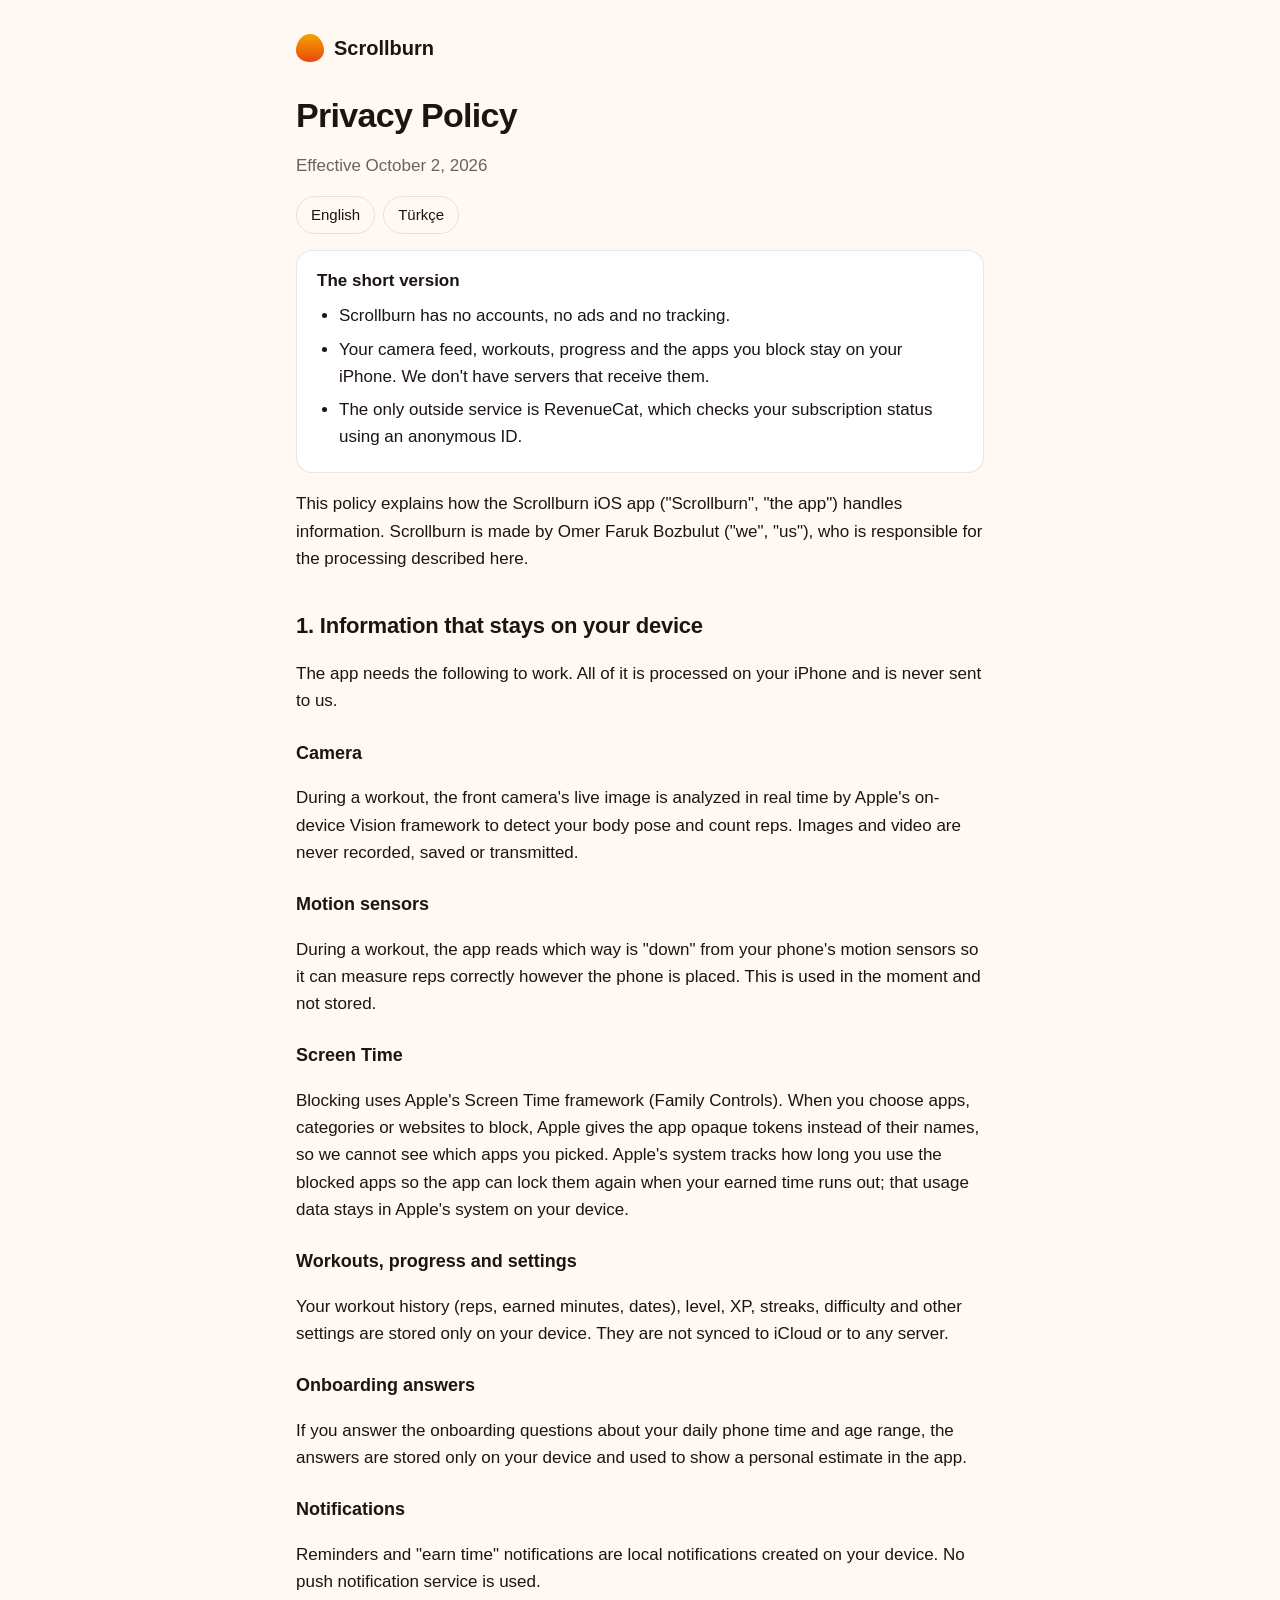
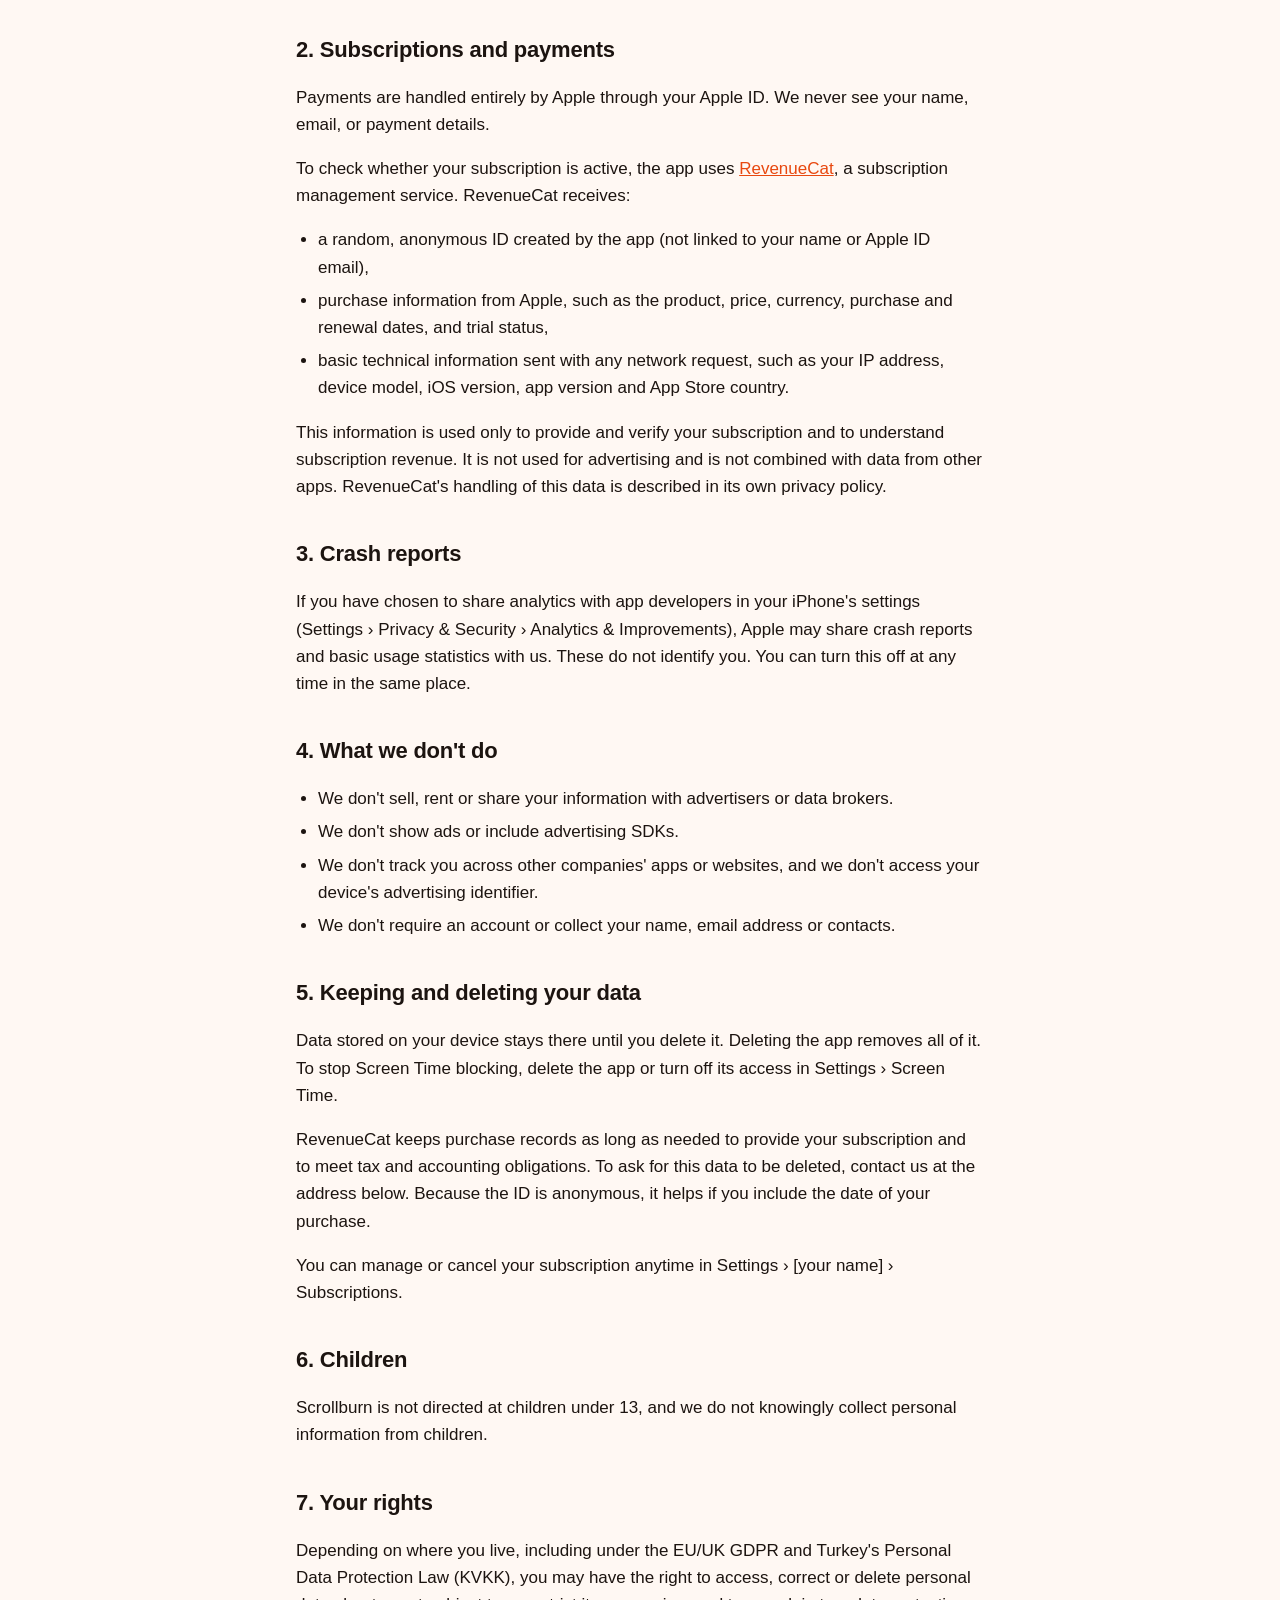
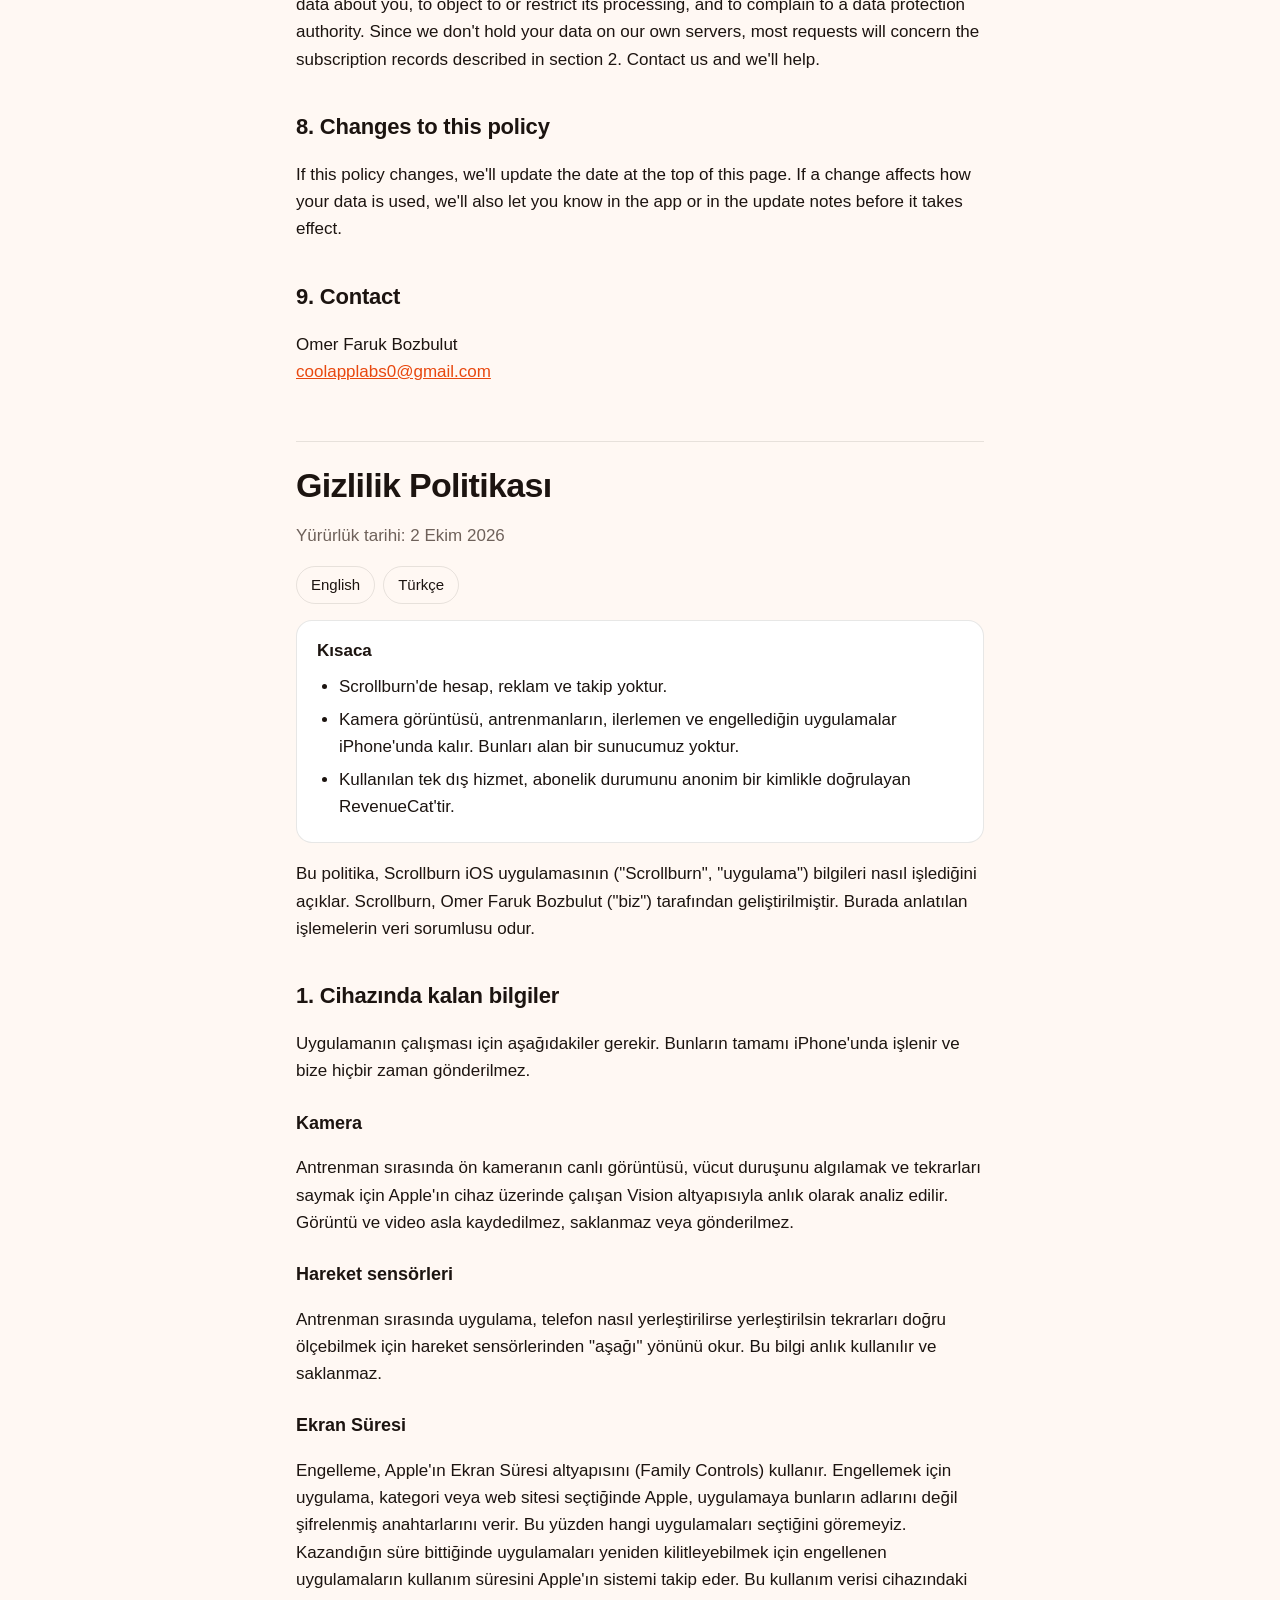
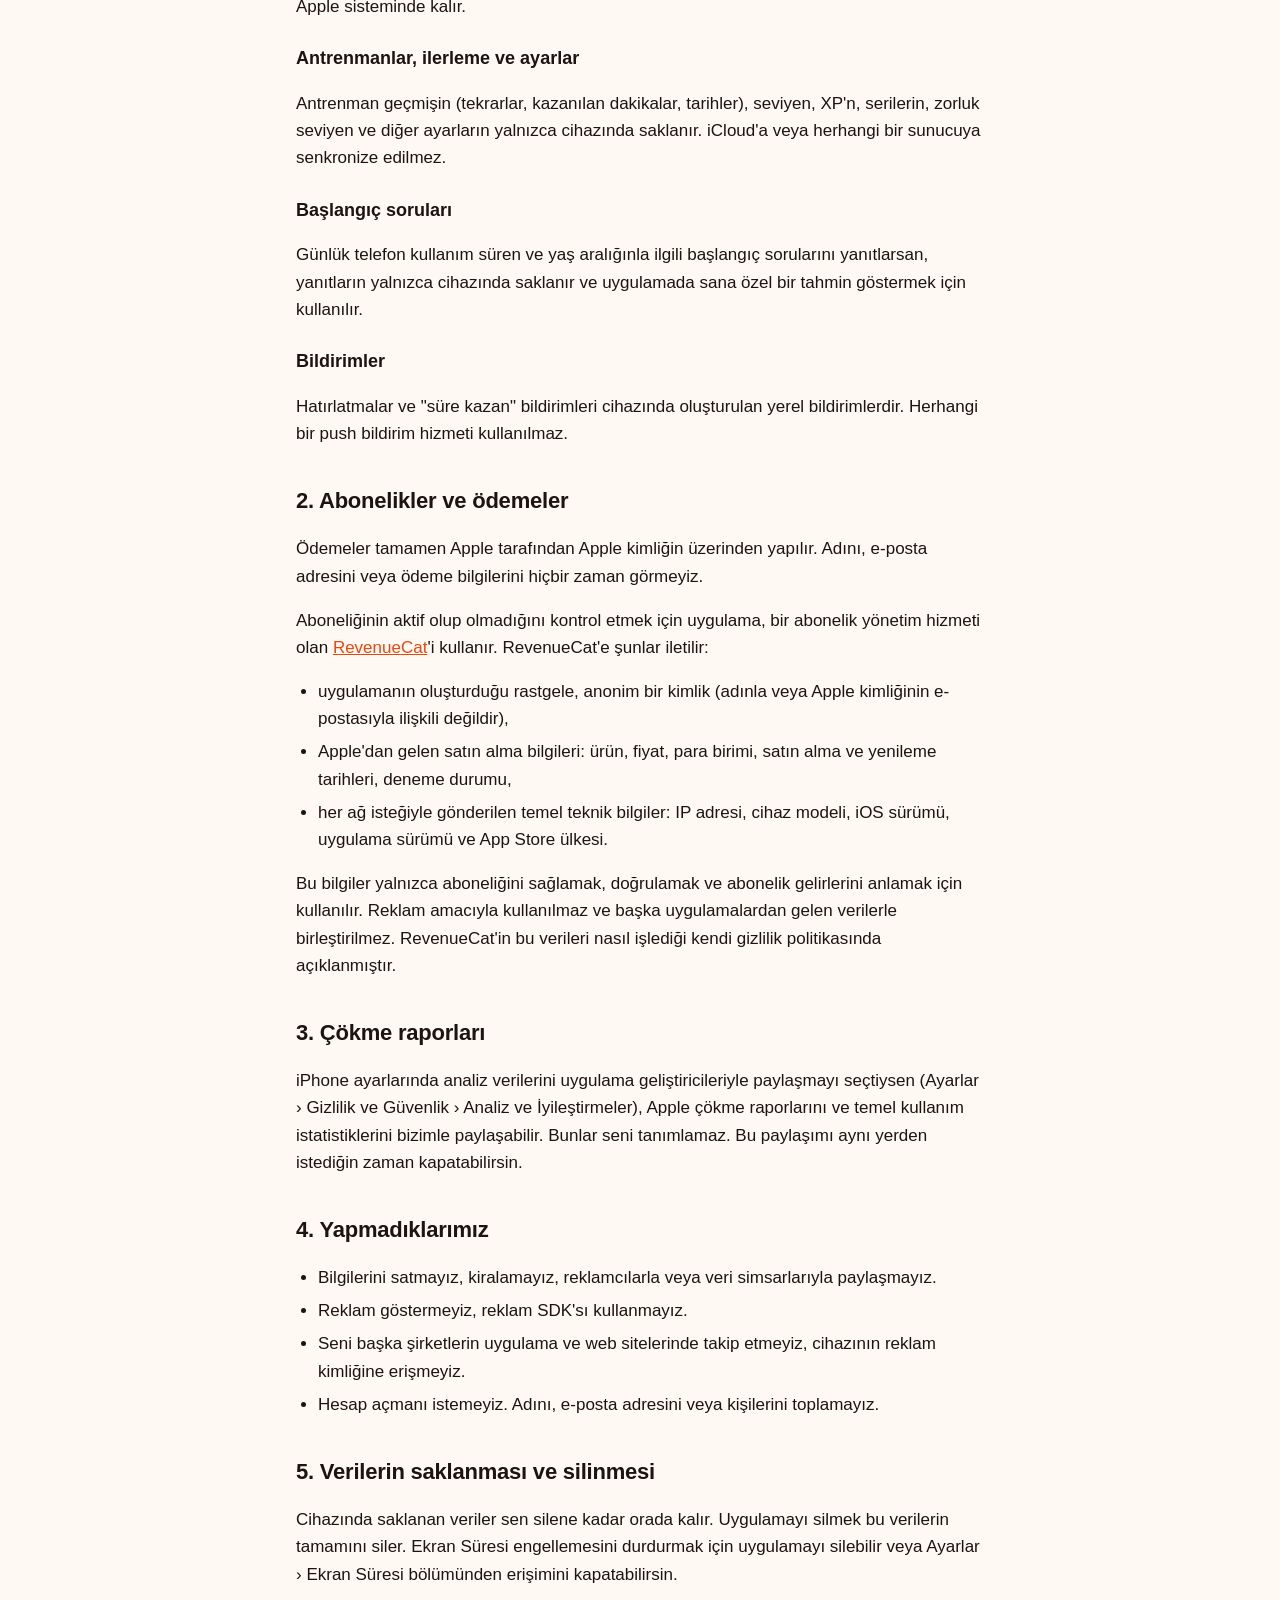
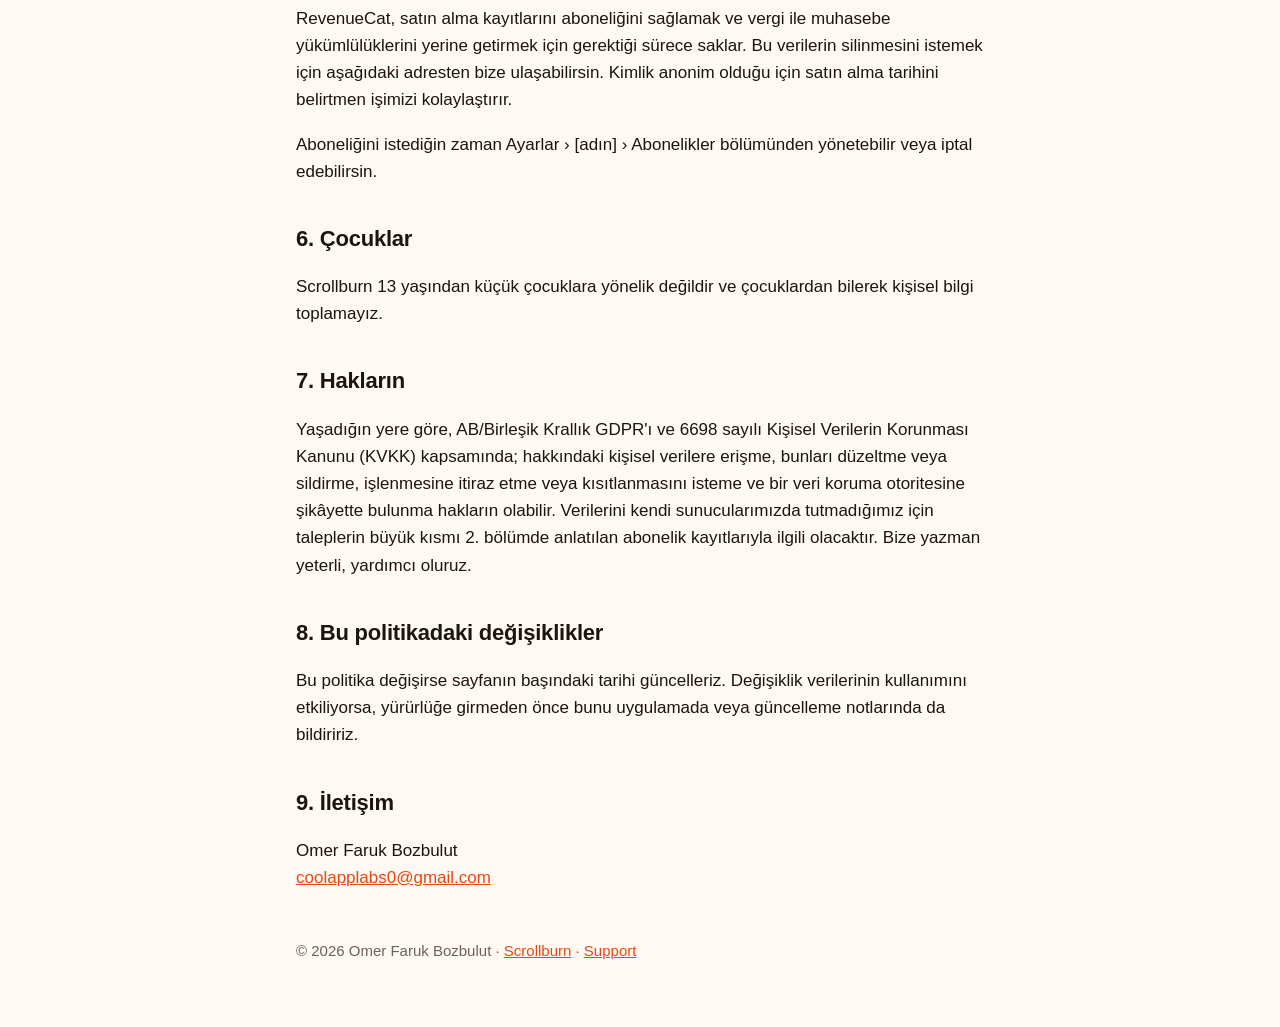
==== privacy/index.html @ 4b59adb9 "Scrollburn website: privacy policy, support and landing page Co-Authored-By: Claude Opus 5.5 <norepl" ====
<!doctype html>
<html lang="en">
<head>
  <meta charset="utf-8">
  <meta name="viewport" content="width=device-width, initial-scale=1">
  <title>Scrollburn Privacy Policy</title>
  <meta name="description" content="How Scrollburn handles your data: no account, no ads, no tracking. Workouts, camera and app choices stay on your iPhone.">
  <link rel="stylesheet" href="../style.css">
</head>
<body>
<main>
  <header class="site"><span class="logo" aria-hidden="true"></span><a href="../">Scrollburn</a></header>

  <article id="en" lang="en">
    <h1>Privacy Policy</h1>
    <p class="muted">Effective October 2, 2026</p>
    <nav class="lang" aria-label="Language"><a href="#en">English</a><a href="#tr">Türkçe</a></nav>

    <div class="card">
      <strong>The short version</strong>
      <ul>
        <li>Scrollburn has no accounts, no ads and no tracking.</li>
        <li>Your camera feed, workouts, progress and the apps you block stay on your iPhone. We don't have servers that receive them.</li>
        <li>The only outside service is RevenueCat, which checks your subscription status using an anonymous ID.</li>
      </ul>
    </div>

    <p>This policy explains how the Scrollburn iOS app ("Scrollburn", "the app") handles information. Scrollburn is made by Omer Faruk Bozbulut ("we", "us"), who is responsible for the processing described here.</p>

    <h2>1. Information that stays on your device</h2>
    <p>The app needs the following to work. All of it is processed on your iPhone and is never sent to us.</p>
    <h3>Camera</h3>
    <p>During a workout, the front camera's live image is analyzed in real time by Apple's on-device Vision framework to detect your body pose and count reps. Images and video are never recorded, saved or transmitted.</p>
    <h3>Motion sensors</h3>
    <p>During a workout, the app reads which way is "down" from your phone's motion sensors so it can measure reps correctly however the phone is placed. This is used in the moment and not stored.</p>
    <h3>Screen Time</h3>
    <p>Blocking uses Apple's Screen Time framework (Family Controls). When you choose apps, categories or websites to block, Apple gives the app opaque tokens instead of their names, so we cannot see which apps you picked. Apple's system tracks how long you use the blocked apps so the app can lock them again when your earned time runs out; that usage data stays in Apple's system on your device.</p>
    <h3>Workouts, progress and settings</h3>
    <p>Your workout history (reps, earned minutes, dates), level, XP, streaks, difficulty and other settings are stored only on your device. They are not synced to iCloud or to any server.</p>
    <h3>Onboarding answers</h3>
    <p>If you answer the onboarding questions about your daily phone time and age range, the answers are stored only on your device and used to show a personal estimate in the app.</p>
    <h3>Notifications</h3>
    <p>Reminders and "earn time" notifications are local notifications created on your device. No push notification service is used.</p>

    <h2>2. Subscriptions and payments</h2>
    <p>Payments are handled entirely by Apple through your Apple ID. We never see your name, email, or payment details.</p>
    <p>To check whether your subscription is active, the app uses <a href="https://www.revenuecat.com/privacy">RevenueCat</a>, a subscription management service. RevenueCat receives:</p>
    <ul>
      <li>a random, anonymous ID created by the app (not linked to your name or Apple ID email),</li>
      <li>purchase information from Apple, such as the product, price, currency, purchase and renewal dates, and trial status,</li>
      <li>basic technical information sent with any network request, such as your IP address, device model, iOS version, app version and App Store country.</li>
    </ul>
    <p>This information is used only to provide and verify your subscription and to understand subscription revenue. It is not used for advertising and is not combined with data from other apps. RevenueCat's handling of this data is described in its own privacy policy.</p>

    <h2>3. Crash reports</h2>
    <p>If you have chosen to share analytics with app developers in your iPhone's settings (Settings › Privacy &amp; Security › Analytics &amp; Improvements), Apple may share crash reports and basic usage statistics with us. These do not identify you. You can turn this off at any time in the same place.</p>

    <h2>4. What we don't do</h2>
    <ul>
      <li>We don't sell, rent or share your information with advertisers or data brokers.</li>
      <li>We don't show ads or include advertising SDKs.</li>
      <li>We don't track you across other companies' apps or websites, and we don't access your device's advertising identifier.</li>
      <li>We don't require an account or collect your name, email address or contacts.</li>
    </ul>

    <h2>5. Keeping and deleting your data</h2>
    <p>Data stored on your device stays there until you delete it. Deleting the app removes all of it. To stop Screen Time blocking, delete the app or turn off its access in Settings › Screen Time.</p>
    <p>RevenueCat keeps purchase records as long as needed to provide your subscription and to meet tax and accounting obligations. To ask for this data to be deleted, contact us at the address below. Because the ID is anonymous, it helps if you include the date of your purchase.</p>
    <p>You can manage or cancel your subscription anytime in Settings › [your name] › Subscriptions.</p>

    <h2>6. Children</h2>
    <p>Scrollburn is not directed at children under 13, and we do not knowingly collect personal information from children.</p>

    <h2>7. Your rights</h2>
    <p>Depending on where you live, including under the EU/UK GDPR and Turkey's Personal Data Protection Law (KVKK), you may have the right to access, correct or delete personal data about you, to object to or restrict its processing, and to complain to a data protection authority. Since we don't hold your data on our own servers, most requests will concern the subscription records described in section 2. Contact us and we'll help.</p>

    <h2>8. Changes to this policy</h2>
    <p>If this policy changes, we'll update the date at the top of this page. If a change affects how your data is used, we'll also let you know in the app or in the update notes before it takes effect.</p>

    <h2>9. Contact</h2>
    <p>Omer Faruk Bozbulut<br><a href="mailto:coolapplabs0@gmail.com">coolapplabs0@gmail.com</a></p>
  </article>

  <hr>

  <article id="tr" lang="tr">
    <h1>Gizlilik Politikası</h1>
    <p class="muted">Yürürlük tarihi: 2 Ekim 2026</p>
    <nav class="lang" aria-label="Dil"><a href="#en">English</a><a href="#tr">Türkçe</a></nav>

    <div class="card">
      <strong>Kısaca</strong>
      <ul>
        <li>Scrollburn'de hesap, reklam ve takip yoktur.</li>
        <li>Kamera görüntüsü, antrenmanların, ilerlemen ve engellediğin uygulamalar iPhone'unda kalır. Bunları alan bir sunucumuz yoktur.</li>
        <li>Kullanılan tek dış hizmet, abonelik durumunu anonim bir kimlikle doğrulayan RevenueCat'tir.</li>
      </ul>
    </div>

    <p>Bu politika, Scrollburn iOS uygulamasının ("Scrollburn", "uygulama") bilgileri nasıl işlediğini açıklar. Scrollburn, Omer Faruk Bozbulut ("biz") tarafından geliştirilmiştir. Burada anlatılan işlemelerin veri sorumlusu odur.</p>

    <h2>1. Cihazında kalan bilgiler</h2>
    <p>Uygulamanın çalışması için aşağıdakiler gerekir. Bunların tamamı iPhone'unda işlenir ve bize hiçbir zaman gönderilmez.</p>
    <h3>Kamera</h3>
    <p>Antrenman sırasında ön kameranın canlı görüntüsü, vücut duruşunu algılamak ve tekrarları saymak için Apple'ın cihaz üzerinde çalışan Vision altyapısıyla anlık olarak analiz edilir. Görüntü ve video asla kaydedilmez, saklanmaz veya gönderilmez.</p>
    <h3>Hareket sensörleri</h3>
    <p>Antrenman sırasında uygulama, telefon nasıl yerleştirilirse yerleştirilsin tekrarları doğru ölçebilmek için hareket sensörlerinden "aşağı" yönünü okur. Bu bilgi anlık kullanılır ve saklanmaz.</p>
    <h3>Ekran Süresi</h3>
    <p>Engelleme, Apple'ın Ekran Süresi altyapısını (Family Controls) kullanır. Engellemek için uygulama, kategori veya web sitesi seçtiğinde Apple, uygulamaya bunların adlarını değil şifrelenmiş anahtarlarını verir. Bu yüzden hangi uygulamaları seçtiğini göremeyiz. Kazandığın süre bittiğinde uygulamaları yeniden kilitleyebilmek için engellenen uygulamaların kullanım süresini Apple'ın sistemi takip eder. Bu kullanım verisi cihazındaki Apple sisteminde kalır.</p>
    <h3>Antrenmanlar, ilerleme ve ayarlar</h3>
    <p>Antrenman geçmişin (tekrarlar, kazanılan dakikalar, tarihler), seviyen, XP'n, serilerin, zorluk seviyen ve diğer ayarların yalnızca cihazında saklanır. iCloud'a veya herhangi bir sunucuya senkronize edilmez.</p>
    <h3>Başlangıç soruları</h3>
    <p>Günlük telefon kullanım süren ve yaş aralığınla ilgili başlangıç sorularını yanıtlarsan, yanıtların yalnızca cihazında saklanır ve uygulamada sana özel bir tahmin göstermek için kullanılır.</p>
    <h3>Bildirimler</h3>
    <p>Hatırlatmalar ve "süre kazan" bildirimleri cihazında oluşturulan yerel bildirimlerdir. Herhangi bir push bildirim hizmeti kullanılmaz.</p>

    <h2>2. Abonelikler ve ödemeler</h2>
    <p>Ödemeler tamamen Apple tarafından Apple kimliğin üzerinden yapılır. Adını, e-posta adresini veya ödeme bilgilerini hiçbir zaman görmeyiz.</p>
    <p>Aboneliğinin aktif olup olmadığını kontrol etmek için uygulama, bir abonelik yönetim hizmeti olan <a href="https://www.revenuecat.com/privacy">RevenueCat</a>'i kullanır. RevenueCat'e şunlar iletilir:</p>
    <ul>
      <li>uygulamanın oluşturduğu rastgele, anonim bir kimlik (adınla veya Apple kimliğinin e-postasıyla ilişkili değildir),</li>
      <li>Apple'dan gelen satın alma bilgileri: ürün, fiyat, para birimi, satın alma ve yenileme tarihleri, deneme durumu,</li>
      <li>her ağ isteğiyle gönderilen temel teknik bilgiler: IP adresi, cihaz modeli, iOS sürümü, uygulama sürümü ve App Store ülkesi.</li>
    </ul>
    <p>Bu bilgiler yalnızca aboneliğini sağlamak, doğrulamak ve abonelik gelirlerini anlamak için kullanılır. Reklam amacıyla kullanılmaz ve başka uygulamalardan gelen verilerle birleştirilmez. RevenueCat'in bu verileri nasıl işlediği kendi gizlilik politikasında açıklanmıştır.</p>

    <h2>3. Çökme raporları</h2>
    <p>iPhone ayarlarında analiz verilerini uygulama geliştiricileriyle paylaşmayı seçtiysen (Ayarlar › Gizlilik ve Güvenlik › Analiz ve İyileştirmeler), Apple çökme raporlarını ve temel kullanım istatistiklerini bizimle paylaşabilir. Bunlar seni tanımlamaz. Bu paylaşımı aynı yerden istediğin zaman kapatabilirsin.</p>

    <h2>4. Yapmadıklarımız</h2>
    <ul>
      <li>Bilgilerini satmayız, kiralamayız, reklamcılarla veya veri simsarlarıyla paylaşmayız.</li>
      <li>Reklam göstermeyiz, reklam SDK'sı kullanmayız.</li>
      <li>Seni başka şirketlerin uygulama ve web sitelerinde takip etmeyiz, cihazının reklam kimliğine erişmeyiz.</li>
      <li>Hesap açmanı istemeyiz. Adını, e-posta adresini veya kişilerini toplamayız.</li>
    </ul>

    <h2>5. Verilerin saklanması ve silinmesi</h2>
    <p>Cihazında saklanan veriler sen silene kadar orada kalır. Uygulamayı silmek bu verilerin tamamını siler. Ekran Süresi engellemesini durdurmak için uygulamayı silebilir veya Ayarlar › Ekran Süresi bölümünden erişimini kapatabilirsin.</p>
    <p>RevenueCat, satın alma kayıtlarını aboneliğini sağlamak ve vergi ile muhasebe yükümlülüklerini yerine getirmek için gerektiği sürece saklar. Bu verilerin silinmesini istemek için aşağıdaki adresten bize ulaşabilirsin. Kimlik anonim olduğu için satın alma tarihini belirtmen işimizi kolaylaştırır.</p>
    <p>Aboneliğini istediğin zaman Ayarlar › [adın] › Abonelikler bölümünden yönetebilir veya iptal edebilirsin.</p>

    <h2>6. Çocuklar</h2>
    <p>Scrollburn 13 yaşından küçük çocuklara yönelik değildir ve çocuklardan bilerek kişisel bilgi toplamayız.</p>

    <h2>7. Hakların</h2>
    <p>Yaşadığın yere göre, AB/Birleşik Krallık GDPR'ı ve 6698 sayılı Kişisel Verilerin Korunması Kanunu (KVKK) kapsamında; hakkındaki kişisel verilere erişme, bunları düzeltme veya sildirme, işlenmesine itiraz etme veya kısıtlanmasını isteme ve bir veri koruma otoritesine şikâyette bulunma hakların olabilir. Verilerini kendi sunucularımızda tutmadığımız için taleplerin büyük kısmı 2. bölümde anlatılan abonelik kayıtlarıyla ilgili olacaktır. Bize yazman yeterli, yardımcı oluruz.</p>

    <h2>8. Bu politikadaki değişiklikler</h2>
    <p>Bu politika değişirse sayfanın başındaki tarihi güncelleriz. Değişiklik verilerinin kullanımını etkiliyorsa, yürürlüğe girmeden önce bunu uygulamada veya güncelleme notlarında da bildiririz.</p>

    <h2>9. İletişim</h2>
    <p>Omer Faruk Bozbulut<br><a href="mailto:coolapplabs0@gmail.com">coolapplabs0@gmail.com</a></p>
  </article>

  <footer>© 2026 Omer Faruk Bozbulut · <a href="../">Scrollburn</a> · <a href="../support/">Support</a></footer>
</main>
</body>
</html>
---- style.css ----
:root {
  --bg: #FFF8F3;
  --surface: #FFFFFF;
  --text: #1C1410;
  --muted: #6E615A;
  --stroke: rgba(28, 20, 16, 0.10);
  --ember: #E8480F;
  --flame: #F5A300;
}
@media (prefers-color-scheme: dark) {
  :root {
    --bg: #0E0B0A;
    --surface: #1A1512;
    --text: #FFF6EF;
    --muted: #B3A59C;
    --stroke: rgba(255, 255, 255, 0.10);
    --ember: #FF6B2C;
    --flame: #FFC247;
  }
}
* { box-sizing: border-box; }
html { -webkit-text-size-adjust: 100%; }
body {
  margin: 0;
  background: var(--bg);
  color: var(--text);
  font: 17px/1.6 -apple-system, BlinkMacSystemFont, "SF Pro Text", "Segoe UI", Roboto, Helvetica, Arial, sans-serif;
}
main { max-width: 720px; margin: 0 auto; padding: 32px 16px 64px; }
header.site { display: flex; align-items: center; gap: 10px; margin-bottom: 32px; }
header.site a { color: var(--text); text-decoration: none; font-weight: 800; font-size: 20px; }
.logo { width: 28px; height: 28px; border-radius: 50% 50% 50% 50% / 60% 60% 40% 40%; background: linear-gradient(var(--flame), var(--ember)); }
h1 { font-size: 34px; line-height: 1.15; margin: 0 0 8px; letter-spacing: -0.02em; }
h2 { font-size: 22px; margin: 36px 0 8px; letter-spacing: -0.01em; }
h3 { font-size: 18px; margin: 24px 0 4px; }
p, li { color: var(--text); }
.muted { color: var(--muted); }
a { color: var(--ember); }
ul { padding-left: 22px; }
li { margin: 6px 0; }
.card { background: var(--surface); border: 1px solid var(--stroke); border-radius: 16px; padding: 16px 20px; margin: 16px 0; }
.card ul { margin: 8px 0 0; }
.lang { display: flex; gap: 8px; margin: 16px 0 8px; }
.lang a { padding: 6px 14px; border: 1px solid var(--stroke); border-radius: 999px; text-decoration: none; color: var(--text); font-size: 15px; }
hr { border: 0; border-top: 1px solid var(--stroke); margin: 56px 0 24px; }
footer { margin-top: 48px; color: var(--muted); font-size: 15px; }
.hero { padding: 48px 0 16px; }
.hero p { font-size: 20px; color: var(--muted); margin: 0; }
.links { display: flex; flex-wrap: wrap; gap: 12px; margin-top: 24px; }
.links a { padding: 10px 18px; border-radius: 999px; background: linear-gradient(var(--flame), var(--ember)); color: #fff; text-decoration: none; font-weight: 600; }
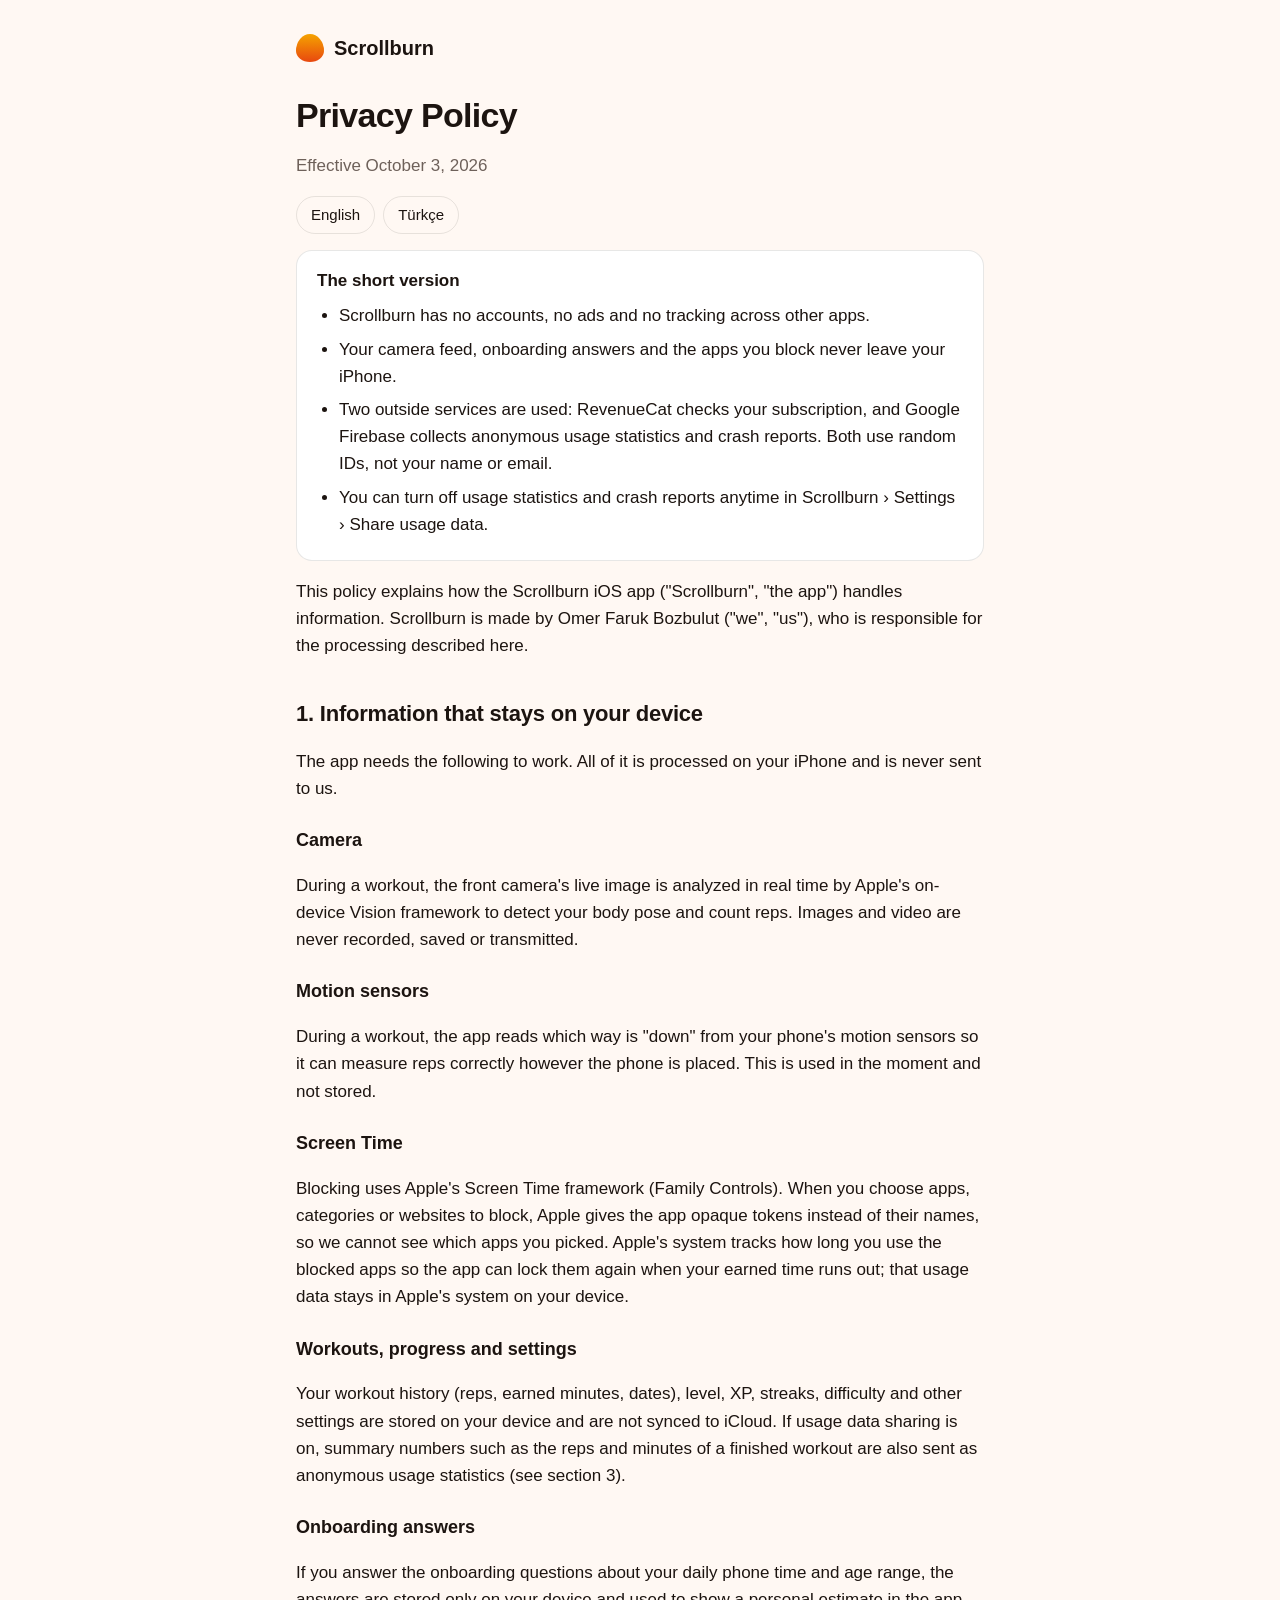
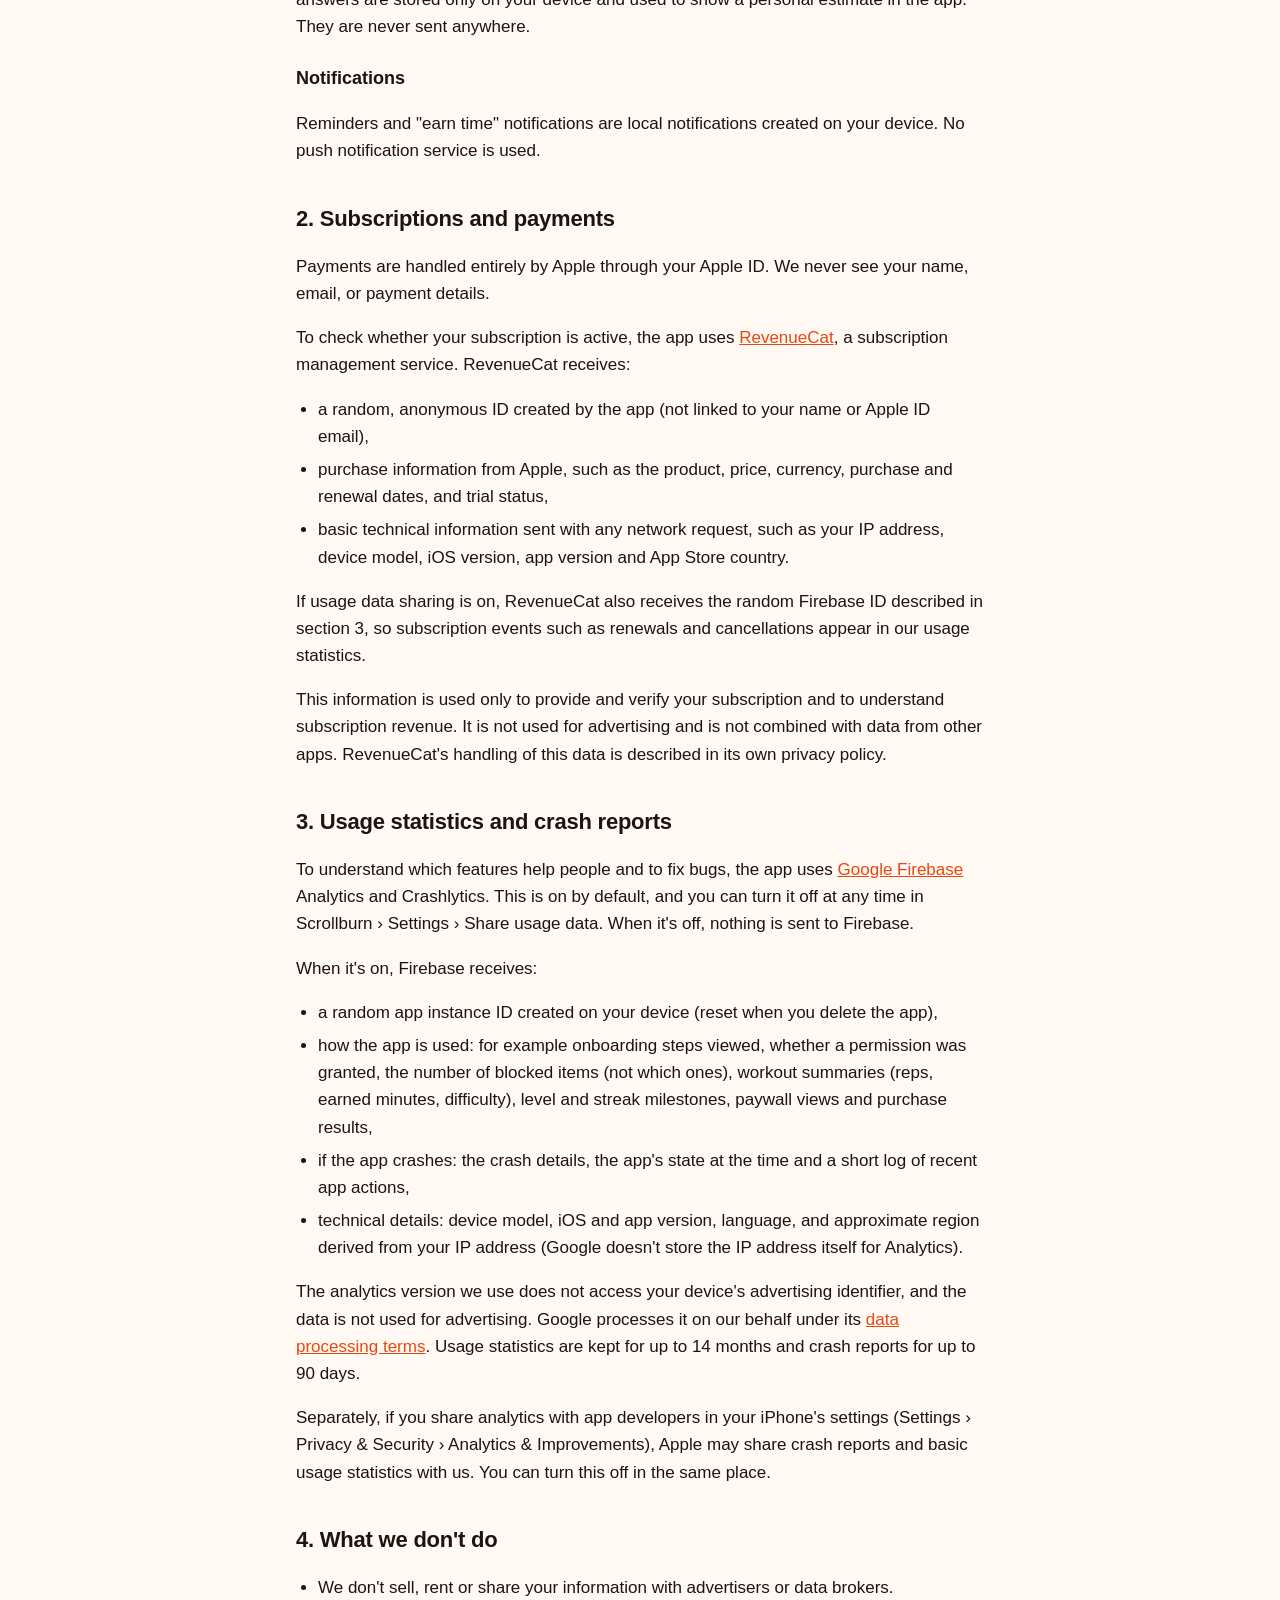
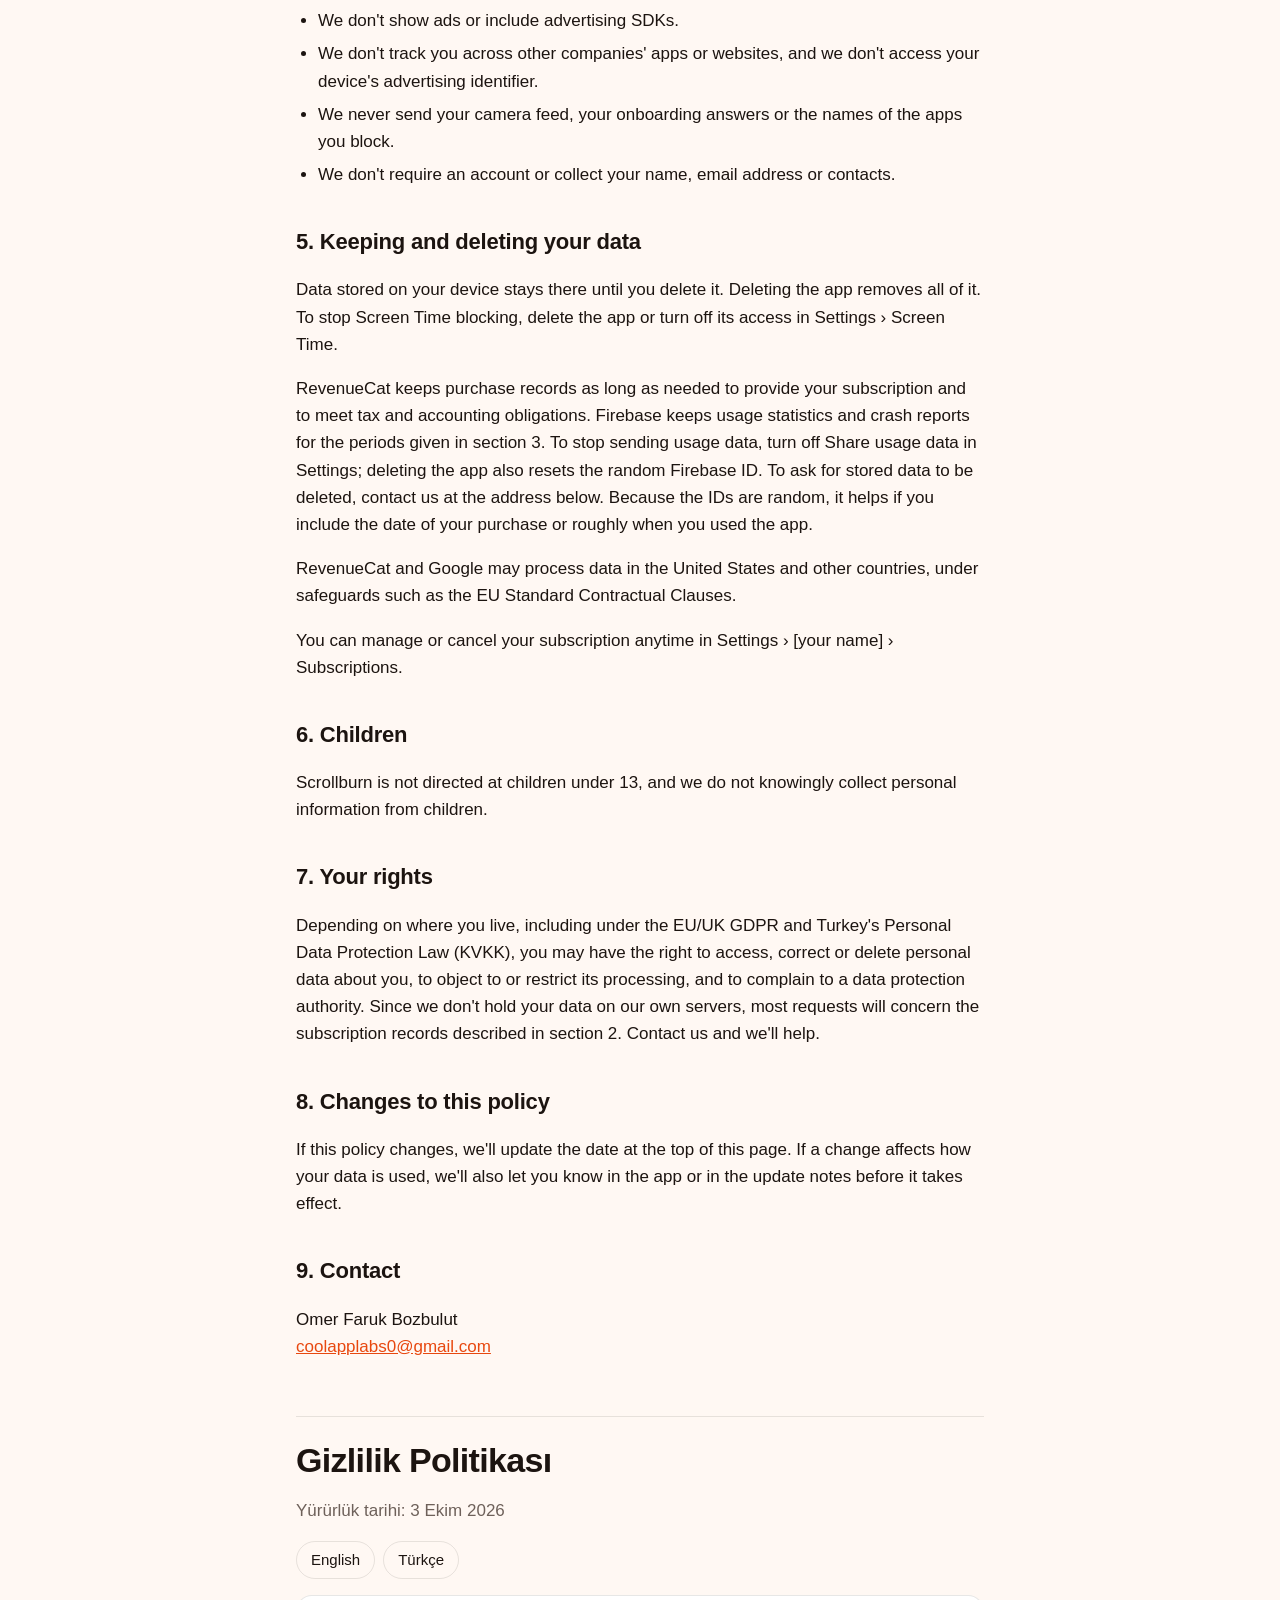
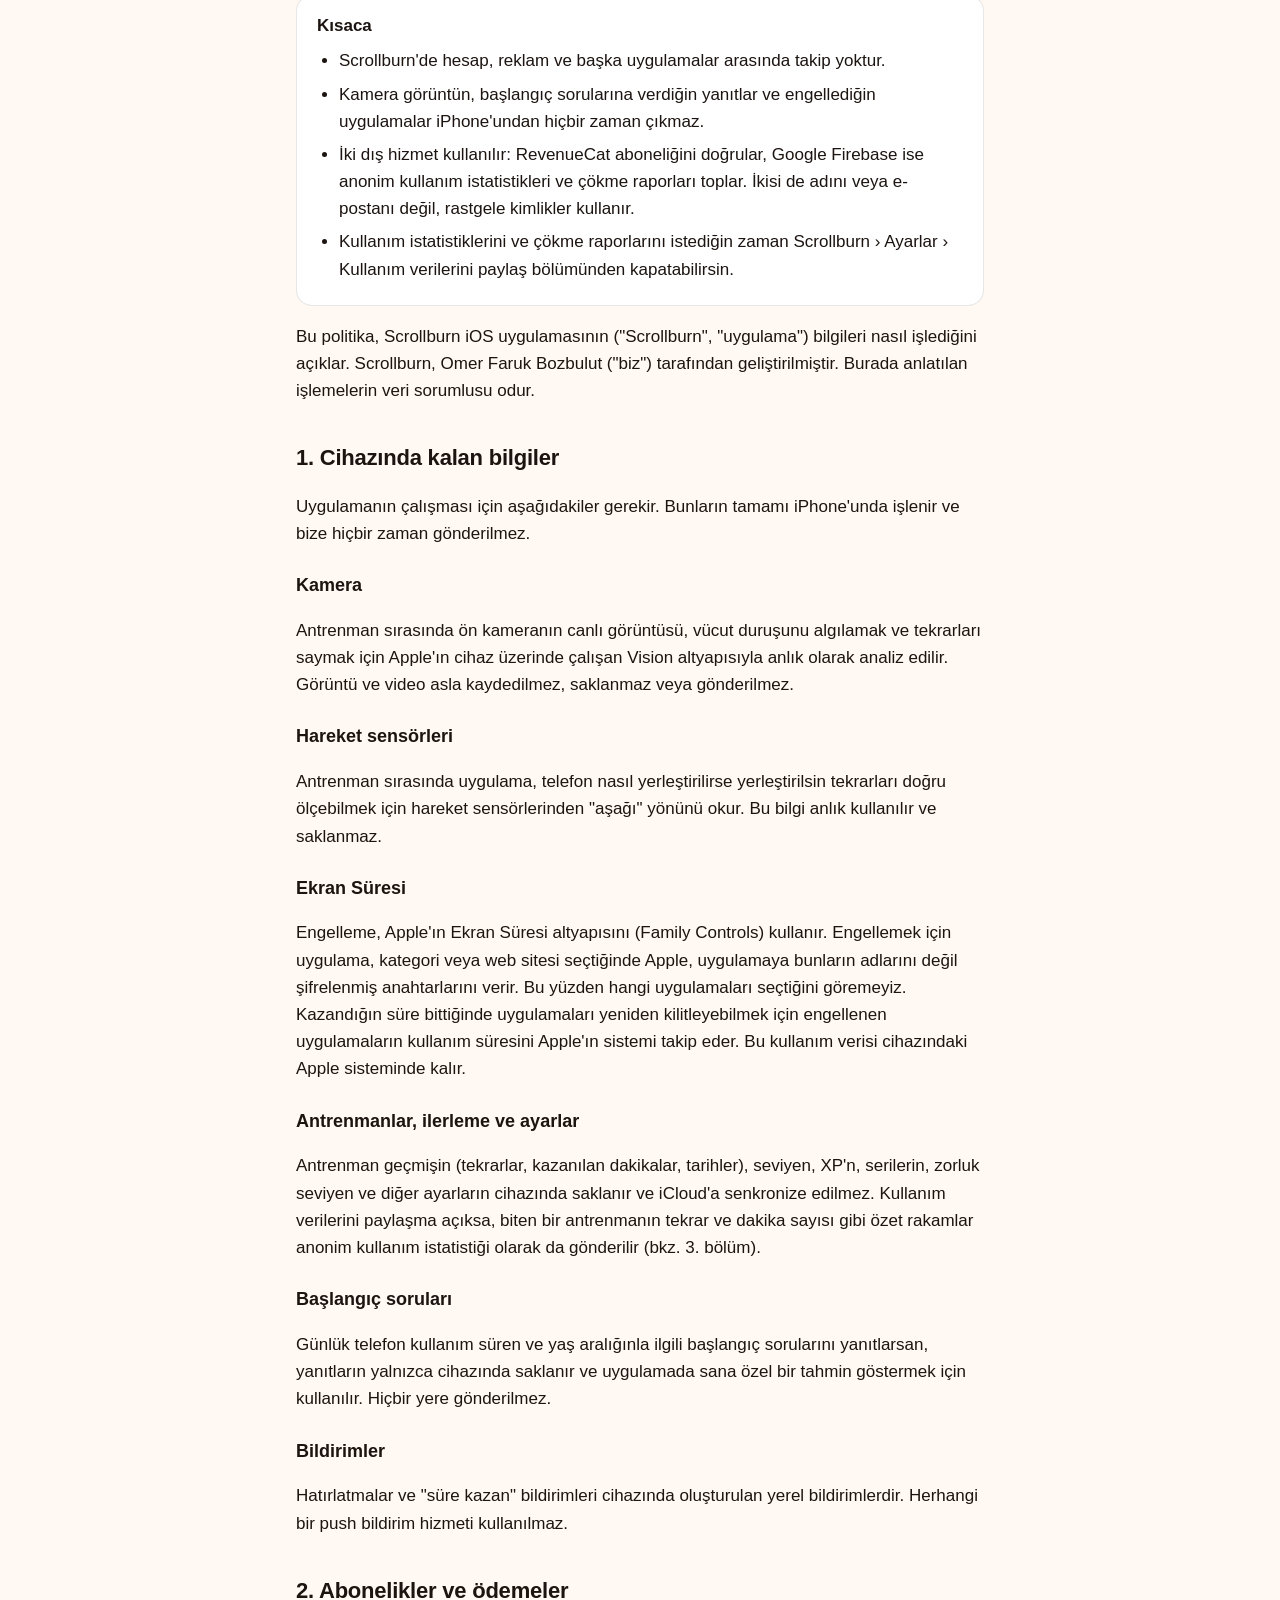
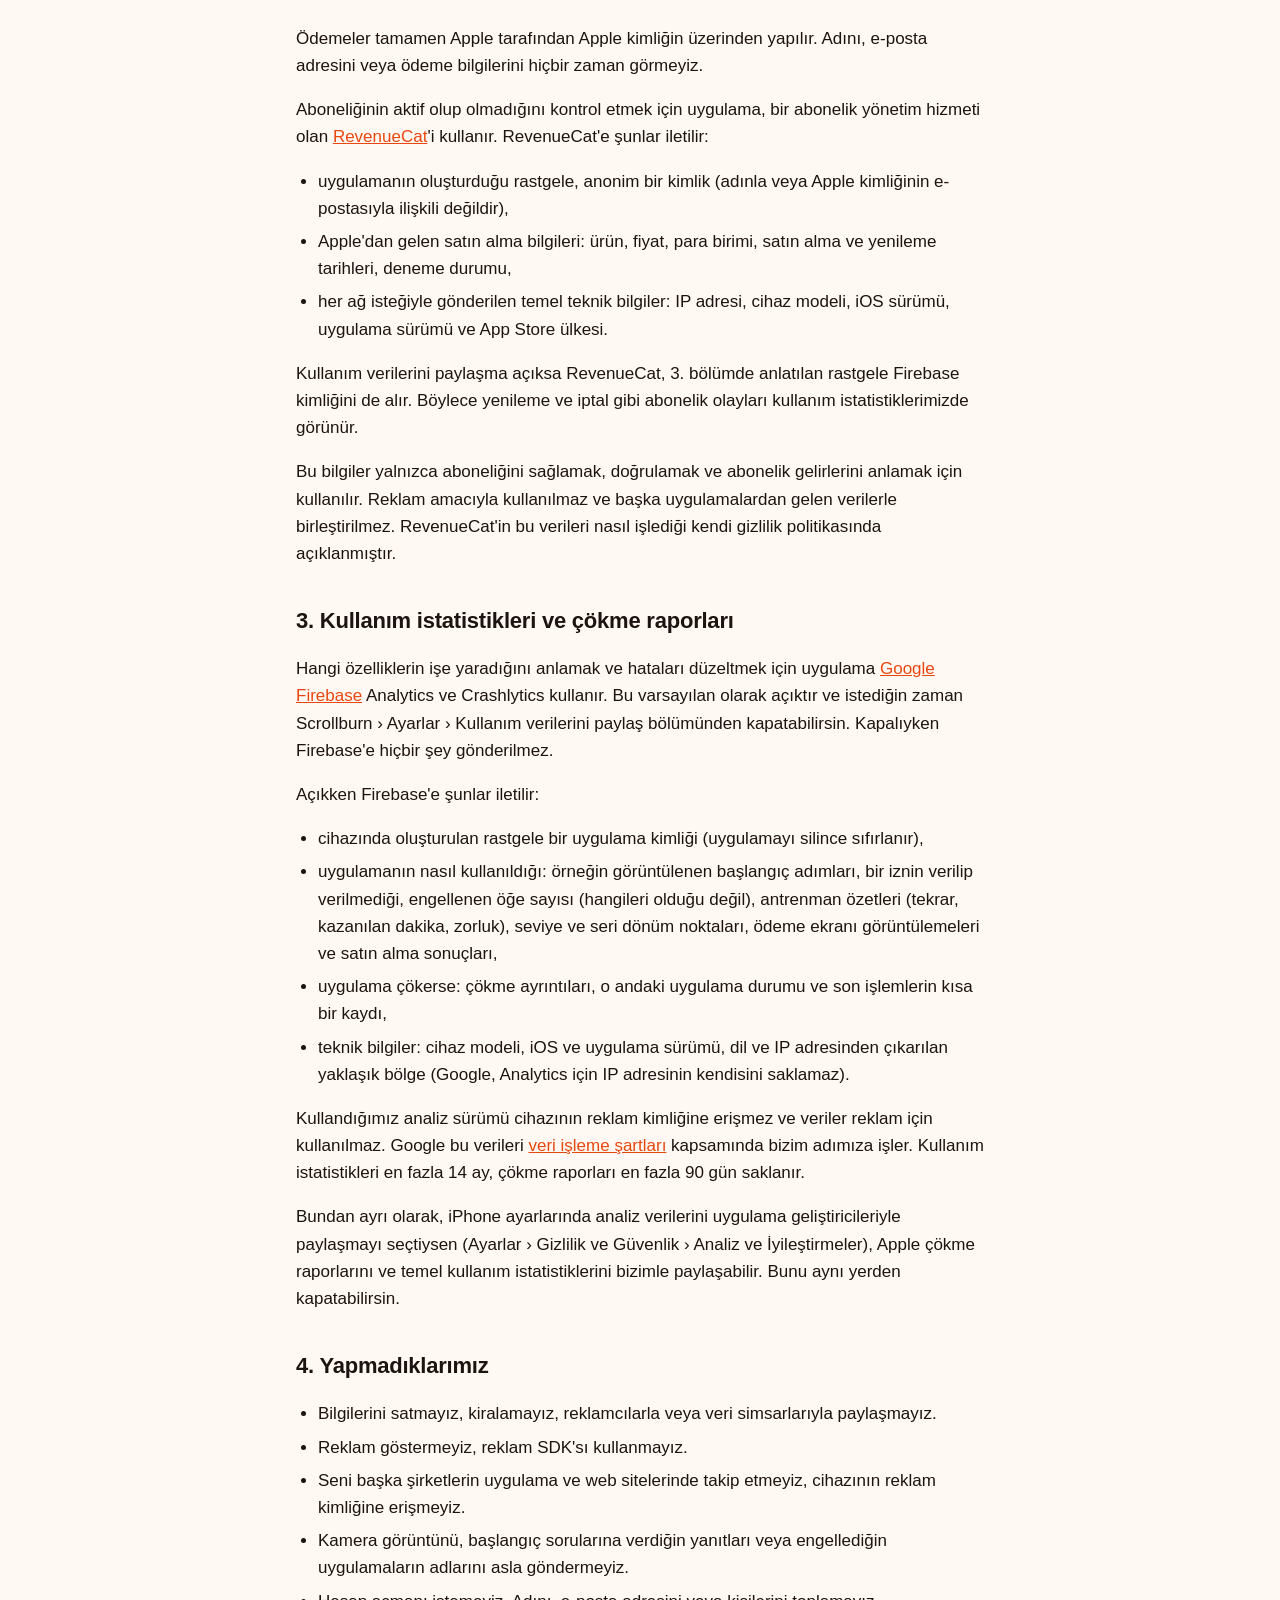
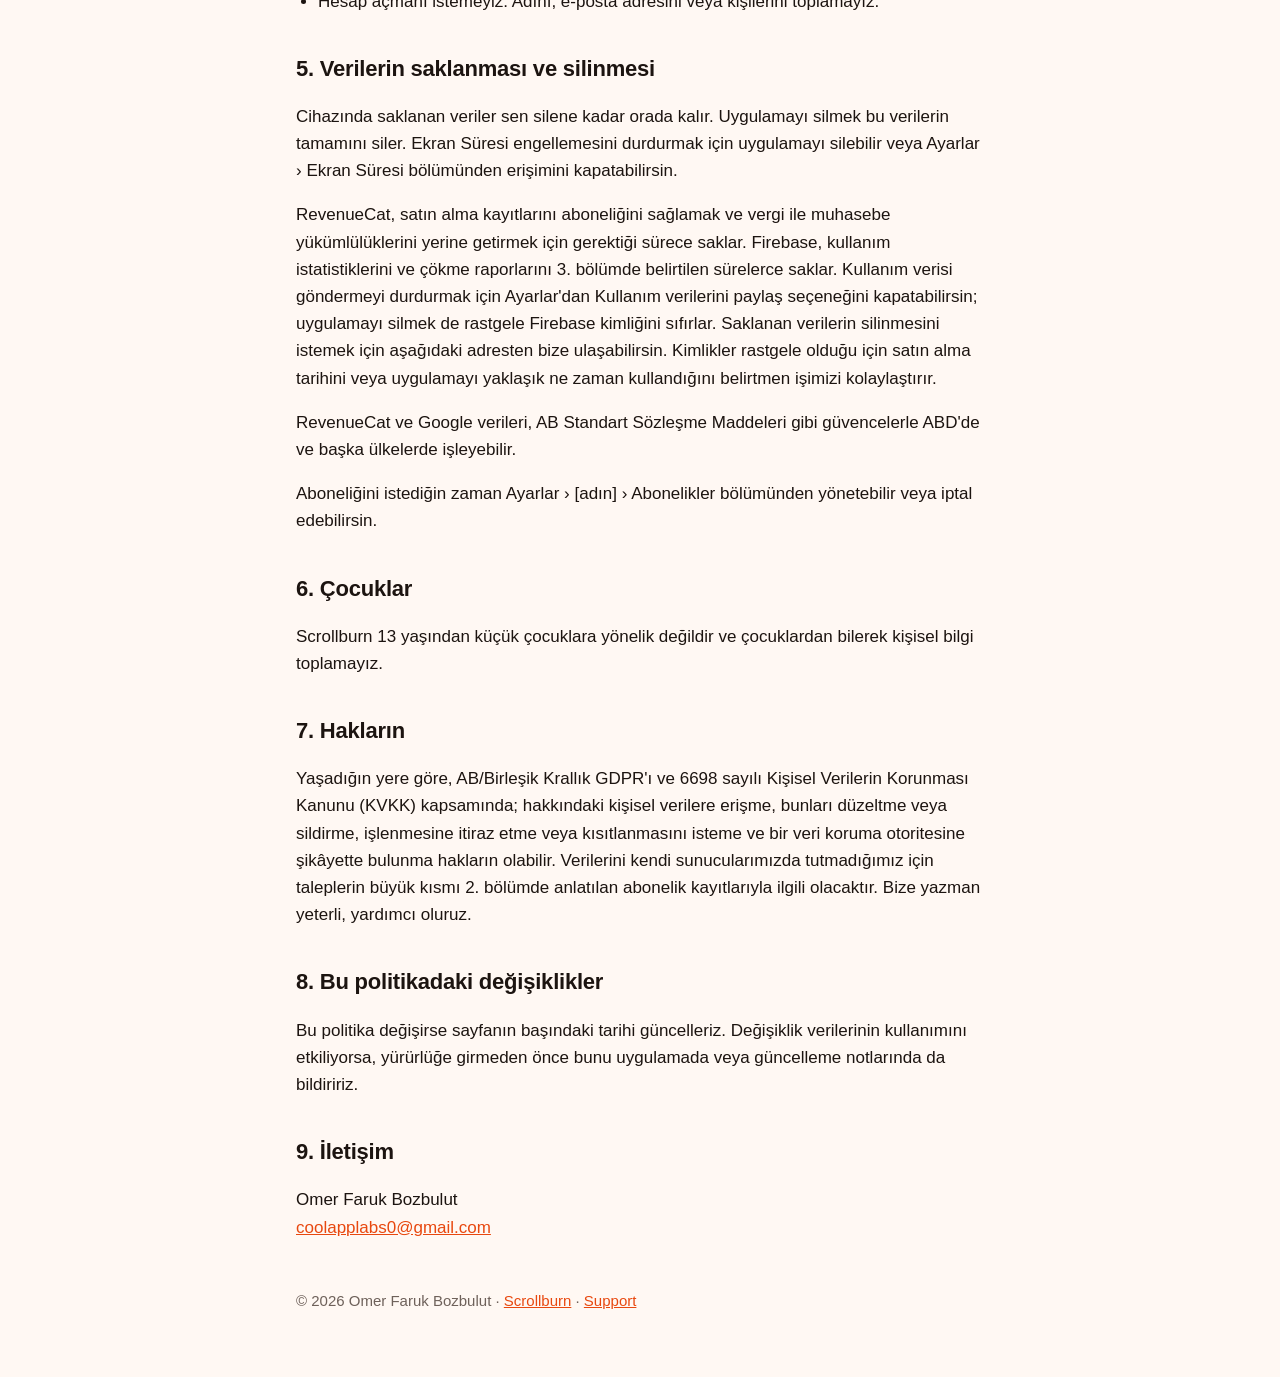
==== commit a3852ae1: "Privacy policy: Firebase Analytics and Crashlytics, opt-out in Settings Co-Authored-By: Claude Opus " ====
--- a/privacy/index.html
+++ b/privacy/index.html
@@ -13,15 +13,16 @@
 
   <article id="en" lang="en">
     <h1>Privacy Policy</h1>
-    <p class="muted">Effective October 2, 2026</p>
+    <p class="muted">Effective October 3, 2026</p>
     <nav class="lang" aria-label="Language"><a href="#en">English</a><a href="#tr">Türkçe</a></nav>
 
     <div class="card">
       <strong>The short version</strong>
       <ul>
-        <li>Scrollburn has no accounts, no ads and no tracking.</li>
-        <li>Your camera feed, workouts, progress and the apps you block stay on your iPhone. We don't have servers that receive them.</li>
-        <li>The only outside service is RevenueCat, which checks your subscription status using an anonymous ID.</li>
+        <li>Scrollburn has no accounts, no ads and no tracking across other apps.</li>
+        <li>Your camera feed, onboarding answers and the apps you block never leave your iPhone.</li>
+        <li>Two outside services are used: RevenueCat checks your subscription, and Google Firebase collects anonymous usage statistics and crash reports. Both use random IDs, not your name or email.</li>
+        <li>You can turn off usage statistics and crash reports anytime in Scrollburn › Settings › Share usage data.</li>
       </ul>
     </div>
 
@@ -36,9 +37,9 @@
     <h3>Screen Time</h3>
     <p>Blocking uses Apple's Screen Time framework (Family Controls). When you choose apps, categories or websites to block, Apple gives the app opaque tokens instead of their names, so we cannot see which apps you picked. Apple's system tracks how long you use the blocked apps so the app can lock them again when your earned time runs out; that usage data stays in Apple's system on your device.</p>
     <h3>Workouts, progress and settings</h3>
-    <p>Your workout history (reps, earned minutes, dates), level, XP, streaks, difficulty and other settings are stored only on your device. They are not synced to iCloud or to any server.</p>
+    <p>Your workout history (reps, earned minutes, dates), level, XP, streaks, difficulty and other settings are stored on your device and are not synced to iCloud. If usage data sharing is on, summary numbers such as the reps and minutes of a finished workout are also sent as anonymous usage statistics (see section 3).</p>
     <h3>Onboarding answers</h3>
-    <p>If you answer the onboarding questions about your daily phone time and age range, the answers are stored only on your device and used to show a personal estimate in the app.</p>
+    <p>If you answer the onboarding questions about your daily phone time and age range, the answers are stored only on your device and used to show a personal estimate in the app. They are never sent anywhere.</p>
     <h3>Notifications</h3>
     <p>Reminders and "earn time" notifications are local notifications created on your device. No push notification service is used.</p>
 
@@ -50,22 +51,34 @@
       <li>purchase information from Apple, such as the product, price, currency, purchase and renewal dates, and trial status,</li>
       <li>basic technical information sent with any network request, such as your IP address, device model, iOS version, app version and App Store country.</li>
     </ul>
+    <p>If usage data sharing is on, RevenueCat also receives the random Firebase ID described in section 3, so subscription events such as renewals and cancellations appear in our usage statistics.</p>
     <p>This information is used only to provide and verify your subscription and to understand subscription revenue. It is not used for advertising and is not combined with data from other apps. RevenueCat's handling of this data is described in its own privacy policy.</p>
 
-    <h2>3. Crash reports</h2>
-    <p>If you have chosen to share analytics with app developers in your iPhone's settings (Settings › Privacy &amp; Security › Analytics &amp; Improvements), Apple may share crash reports and basic usage statistics with us. These do not identify you. You can turn this off at any time in the same place.</p>
+    <h2>3. Usage statistics and crash reports</h2>
+    <p>To understand which features help people and to fix bugs, the app uses <a href="https://firebase.google.com/support/privacy">Google Firebase</a> Analytics and Crashlytics. This is on by default, and you can turn it off at any time in Scrollburn › Settings › Share usage data. When it's off, nothing is sent to Firebase.</p>
+    <p>When it's on, Firebase receives:</p>
+    <ul>
+      <li>a random app instance ID created on your device (reset when you delete the app),</li>
+      <li>how the app is used: for example onboarding steps viewed, whether a permission was granted, the number of blocked items (not which ones), workout summaries (reps, earned minutes, difficulty), level and streak milestones, paywall views and purchase results,</li>
+      <li>if the app crashes: the crash details, the app's state at the time and a short log of recent app actions,</li>
+      <li>technical details: device model, iOS and app version, language, and approximate region derived from your IP address (Google doesn't store the IP address itself for Analytics).</li>
+    </ul>
+    <p>The analytics version we use does not access your device's advertising identifier, and the data is not used for advertising. Google processes it on our behalf under its <a href="https://firebase.google.com/terms/data-processing-terms">data processing terms</a>. Usage statistics are kept for up to 14 months and crash reports for up to 90 days.</p>
+    <p>Separately, if you share analytics with app developers in your iPhone's settings (Settings › Privacy &amp; Security › Analytics &amp; Improvements), Apple may share crash reports and basic usage statistics with us. You can turn this off in the same place.</p>
 
     <h2>4. What we don't do</h2>
     <ul>
       <li>We don't sell, rent or share your information with advertisers or data brokers.</li>
       <li>We don't show ads or include advertising SDKs.</li>
       <li>We don't track you across other companies' apps or websites, and we don't access your device's advertising identifier.</li>
+      <li>We never send your camera feed, your onboarding answers or the names of the apps you block.</li>
       <li>We don't require an account or collect your name, email address or contacts.</li>
     </ul>
 
     <h2>5. Keeping and deleting your data</h2>
     <p>Data stored on your device stays there until you delete it. Deleting the app removes all of it. To stop Screen Time blocking, delete the app or turn off its access in Settings › Screen Time.</p>
-    <p>RevenueCat keeps purchase records as long as needed to provide your subscription and to meet tax and accounting obligations. To ask for this data to be deleted, contact us at the address below. Because the ID is anonymous, it helps if you include the date of your purchase.</p>
+    <p>RevenueCat keeps purchase records as long as needed to provide your subscription and to meet tax and accounting obligations. Firebase keeps usage statistics and crash reports for the periods given in section 3. To stop sending usage data, turn off Share usage data in Settings; deleting the app also resets the random Firebase ID. To ask for stored data to be deleted, contact us at the address below. Because the IDs are random, it helps if you include the date of your purchase or roughly when you used the app.</p>
+    <p>RevenueCat and Google may process data in the United States and other countries, under safeguards such as the EU Standard Contractual Clauses.</p>
     <p>You can manage or cancel your subscription anytime in Settings › [your name] › Subscriptions.</p>
 
     <h2>6. Children</h2>
@@ -85,15 +98,16 @@
 
   <article id="tr" lang="tr">
     <h1>Gizlilik Politikası</h1>
-    <p class="muted">Yürürlük tarihi: 2 Ekim 2026</p>
+    <p class="muted">Yürürlük tarihi: 3 Ekim 2026</p>
     <nav class="lang" aria-label="Dil"><a href="#en">English</a><a href="#tr">Türkçe</a></nav>
 
     <div class="card">
       <strong>Kısaca</strong>
       <ul>
-        <li>Scrollburn'de hesap, reklam ve takip yoktur.</li>
-        <li>Kamera görüntüsü, antrenmanların, ilerlemen ve engellediğin uygulamalar iPhone'unda kalır. Bunları alan bir sunucumuz yoktur.</li>
-        <li>Kullanılan tek dış hizmet, abonelik durumunu anonim bir kimlikle doğrulayan RevenueCat'tir.</li>
+        <li>Scrollburn'de hesap, reklam ve başka uygulamalar arasında takip yoktur.</li>
+        <li>Kamera görüntün, başlangıç sorularına verdiğin yanıtlar ve engellediğin uygulamalar iPhone'undan hiçbir zaman çıkmaz.</li>
+        <li>İki dış hizmet kullanılır: RevenueCat aboneliğini doğrular, Google Firebase ise anonim kullanım istatistikleri ve çökme raporları toplar. İkisi de adını veya e-postanı değil, rastgele kimlikler kullanır.</li>
+        <li>Kullanım istatistiklerini ve çökme raporlarını istediğin zaman Scrollburn › Ayarlar › Kullanım verilerini paylaş bölümünden kapatabilirsin.</li>
       </ul>
     </div>
 
@@ -108,9 +122,9 @@
     <h3>Ekran Süresi</h3>
     <p>Engelleme, Apple'ın Ekran Süresi altyapısını (Family Controls) kullanır. Engellemek için uygulama, kategori veya web sitesi seçtiğinde Apple, uygulamaya bunların adlarını değil şifrelenmiş anahtarlarını verir. Bu yüzden hangi uygulamaları seçtiğini göremeyiz. Kazandığın süre bittiğinde uygulamaları yeniden kilitleyebilmek için engellenen uygulamaların kullanım süresini Apple'ın sistemi takip eder. Bu kullanım verisi cihazındaki Apple sisteminde kalır.</p>
     <h3>Antrenmanlar, ilerleme ve ayarlar</h3>
-    <p>Antrenman geçmişin (tekrarlar, kazanılan dakikalar, tarihler), seviyen, XP'n, serilerin, zorluk seviyen ve diğer ayarların yalnızca cihazında saklanır. iCloud'a veya herhangi bir sunucuya senkronize edilmez.</p>
+    <p>Antrenman geçmişin (tekrarlar, kazanılan dakikalar, tarihler), seviyen, XP'n, serilerin, zorluk seviyen ve diğer ayarların cihazında saklanır ve iCloud'a senkronize edilmez. Kullanım verilerini paylaşma açıksa, biten bir antrenmanın tekrar ve dakika sayısı gibi özet rakamlar anonim kullanım istatistiği olarak da gönderilir (bkz. 3. bölüm).</p>
     <h3>Başlangıç soruları</h3>
-    <p>Günlük telefon kullanım süren ve yaş aralığınla ilgili başlangıç sorularını yanıtlarsan, yanıtların yalnızca cihazında saklanır ve uygulamada sana özel bir tahmin göstermek için kullanılır.</p>
+    <p>Günlük telefon kullanım süren ve yaş aralığınla ilgili başlangıç sorularını yanıtlarsan, yanıtların yalnızca cihazında saklanır ve uygulamada sana özel bir tahmin göstermek için kullanılır. Hiçbir yere gönderilmez.</p>
     <h3>Bildirimler</h3>
     <p>Hatırlatmalar ve "süre kazan" bildirimleri cihazında oluşturulan yerel bildirimlerdir. Herhangi bir push bildirim hizmeti kullanılmaz.</p>
 
@@ -122,22 +136,34 @@
       <li>Apple'dan gelen satın alma bilgileri: ürün, fiyat, para birimi, satın alma ve yenileme tarihleri, deneme durumu,</li>
       <li>her ağ isteğiyle gönderilen temel teknik bilgiler: IP adresi, cihaz modeli, iOS sürümü, uygulama sürümü ve App Store ülkesi.</li>
     </ul>
+    <p>Kullanım verilerini paylaşma açıksa RevenueCat, 3. bölümde anlatılan rastgele Firebase kimliğini de alır. Böylece yenileme ve iptal gibi abonelik olayları kullanım istatistiklerimizde görünür.</p>
     <p>Bu bilgiler yalnızca aboneliğini sağlamak, doğrulamak ve abonelik gelirlerini anlamak için kullanılır. Reklam amacıyla kullanılmaz ve başka uygulamalardan gelen verilerle birleştirilmez. RevenueCat'in bu verileri nasıl işlediği kendi gizlilik politikasında açıklanmıştır.</p>
 
-    <h2>3. Çökme raporları</h2>
-    <p>iPhone ayarlarında analiz verilerini uygulama geliştiricileriyle paylaşmayı seçtiysen (Ayarlar › Gizlilik ve Güvenlik › Analiz ve İyileştirmeler), Apple çökme raporlarını ve temel kullanım istatistiklerini bizimle paylaşabilir. Bunlar seni tanımlamaz. Bu paylaşımı aynı yerden istediğin zaman kapatabilirsin.</p>
+    <h2>3. Kullanım istatistikleri ve çökme raporları</h2>
+    <p>Hangi özelliklerin işe yaradığını anlamak ve hataları düzeltmek için uygulama <a href="https://firebase.google.com/support/privacy">Google Firebase</a> Analytics ve Crashlytics kullanır. Bu varsayılan olarak açıktır ve istediğin zaman Scrollburn › Ayarlar › Kullanım verilerini paylaş bölümünden kapatabilirsin. Kapalıyken Firebase'e hiçbir şey gönderilmez.</p>
+    <p>Açıkken Firebase'e şunlar iletilir:</p>
+    <ul>
+      <li>cihazında oluşturulan rastgele bir uygulama kimliği (uygulamayı silince sıfırlanır),</li>
+      <li>uygulamanın nasıl kullanıldığı: örneğin görüntülenen başlangıç adımları, bir iznin verilip verilmediği, engellenen öğe sayısı (hangileri olduğu değil), antrenman özetleri (tekrar, kazanılan dakika, zorluk), seviye ve seri dönüm noktaları, ödeme ekranı görüntülemeleri ve satın alma sonuçları,</li>
+      <li>uygulama çökerse: çökme ayrıntıları, o andaki uygulama durumu ve son işlemlerin kısa bir kaydı,</li>
+      <li>teknik bilgiler: cihaz modeli, iOS ve uygulama sürümü, dil ve IP adresinden çıkarılan yaklaşık bölge (Google, Analytics için IP adresinin kendisini saklamaz).</li>
+    </ul>
+    <p>Kullandığımız analiz sürümü cihazının reklam kimliğine erişmez ve veriler reklam için kullanılmaz. Google bu verileri <a href="https://firebase.google.com/terms/data-processing-terms">veri işleme şartları</a> kapsamında bizim adımıza işler. Kullanım istatistikleri en fazla 14 ay, çökme raporları en fazla 90 gün saklanır.</p>
+    <p>Bundan ayrı olarak, iPhone ayarlarında analiz verilerini uygulama geliştiricileriyle paylaşmayı seçtiysen (Ayarlar › Gizlilik ve Güvenlik › Analiz ve İyileştirmeler), Apple çökme raporlarını ve temel kullanım istatistiklerini bizimle paylaşabilir. Bunu aynı yerden kapatabilirsin.</p>
 
     <h2>4. Yapmadıklarımız</h2>
     <ul>
       <li>Bilgilerini satmayız, kiralamayız, reklamcılarla veya veri simsarlarıyla paylaşmayız.</li>
       <li>Reklam göstermeyiz, reklam SDK'sı kullanmayız.</li>
       <li>Seni başka şirketlerin uygulama ve web sitelerinde takip etmeyiz, cihazının reklam kimliğine erişmeyiz.</li>
+      <li>Kamera görüntünü, başlangıç sorularına verdiğin yanıtları veya engellediğin uygulamaların adlarını asla göndermeyiz.</li>
       <li>Hesap açmanı istemeyiz. Adını, e-posta adresini veya kişilerini toplamayız.</li>
     </ul>
 
     <h2>5. Verilerin saklanması ve silinmesi</h2>
     <p>Cihazında saklanan veriler sen silene kadar orada kalır. Uygulamayı silmek bu verilerin tamamını siler. Ekran Süresi engellemesini durdurmak için uygulamayı silebilir veya Ayarlar › Ekran Süresi bölümünden erişimini kapatabilirsin.</p>
-    <p>RevenueCat, satın alma kayıtlarını aboneliğini sağlamak ve vergi ile muhasebe yükümlülüklerini yerine getirmek için gerektiği sürece saklar. Bu verilerin silinmesini istemek için aşağıdaki adresten bize ulaşabilirsin. Kimlik anonim olduğu için satın alma tarihini belirtmen işimizi kolaylaştırır.</p>
+    <p>RevenueCat, satın alma kayıtlarını aboneliğini sağlamak ve vergi ile muhasebe yükümlülüklerini yerine getirmek için gerektiği sürece saklar. Firebase, kullanım istatistiklerini ve çökme raporlarını 3. bölümde belirtilen sürelerce saklar. Kullanım verisi göndermeyi durdurmak için Ayarlar'dan Kullanım verilerini paylaş seçeneğini kapatabilirsin; uygulamayı silmek de rastgele Firebase kimliğini sıfırlar. Saklanan verilerin silinmesini istemek için aşağıdaki adresten bize ulaşabilirsin. Kimlikler rastgele olduğu için satın alma tarihini veya uygulamayı yaklaşık ne zaman kullandığını belirtmen işimizi kolaylaştırır.</p>
+    <p>RevenueCat ve Google verileri, AB Standart Sözleşme Maddeleri gibi güvencelerle ABD'de ve başka ülkelerde işleyebilir.</p>
     <p>Aboneliğini istediğin zaman Ayarlar › [adın] › Abonelikler bölümünden yönetebilir veya iptal edebilirsin.</p>
 
     <h2>6. Çocuklar</h2>
